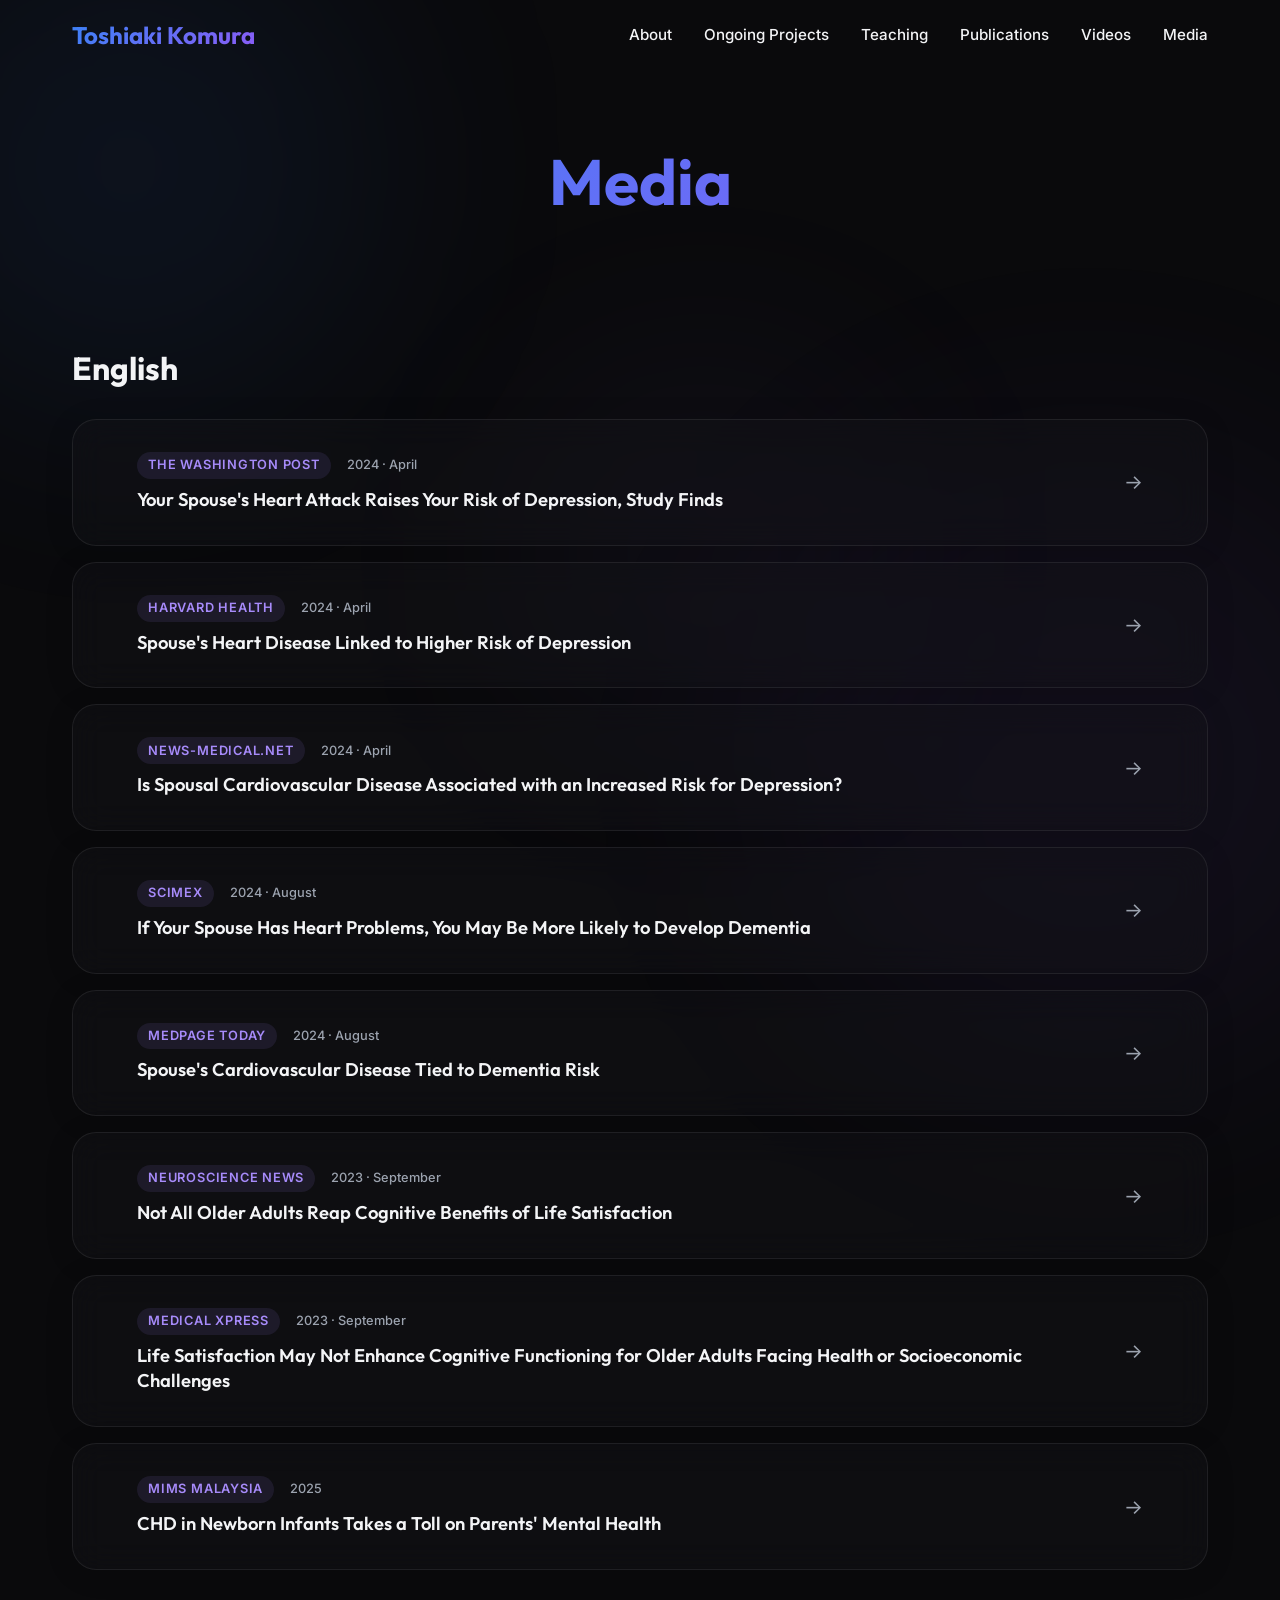
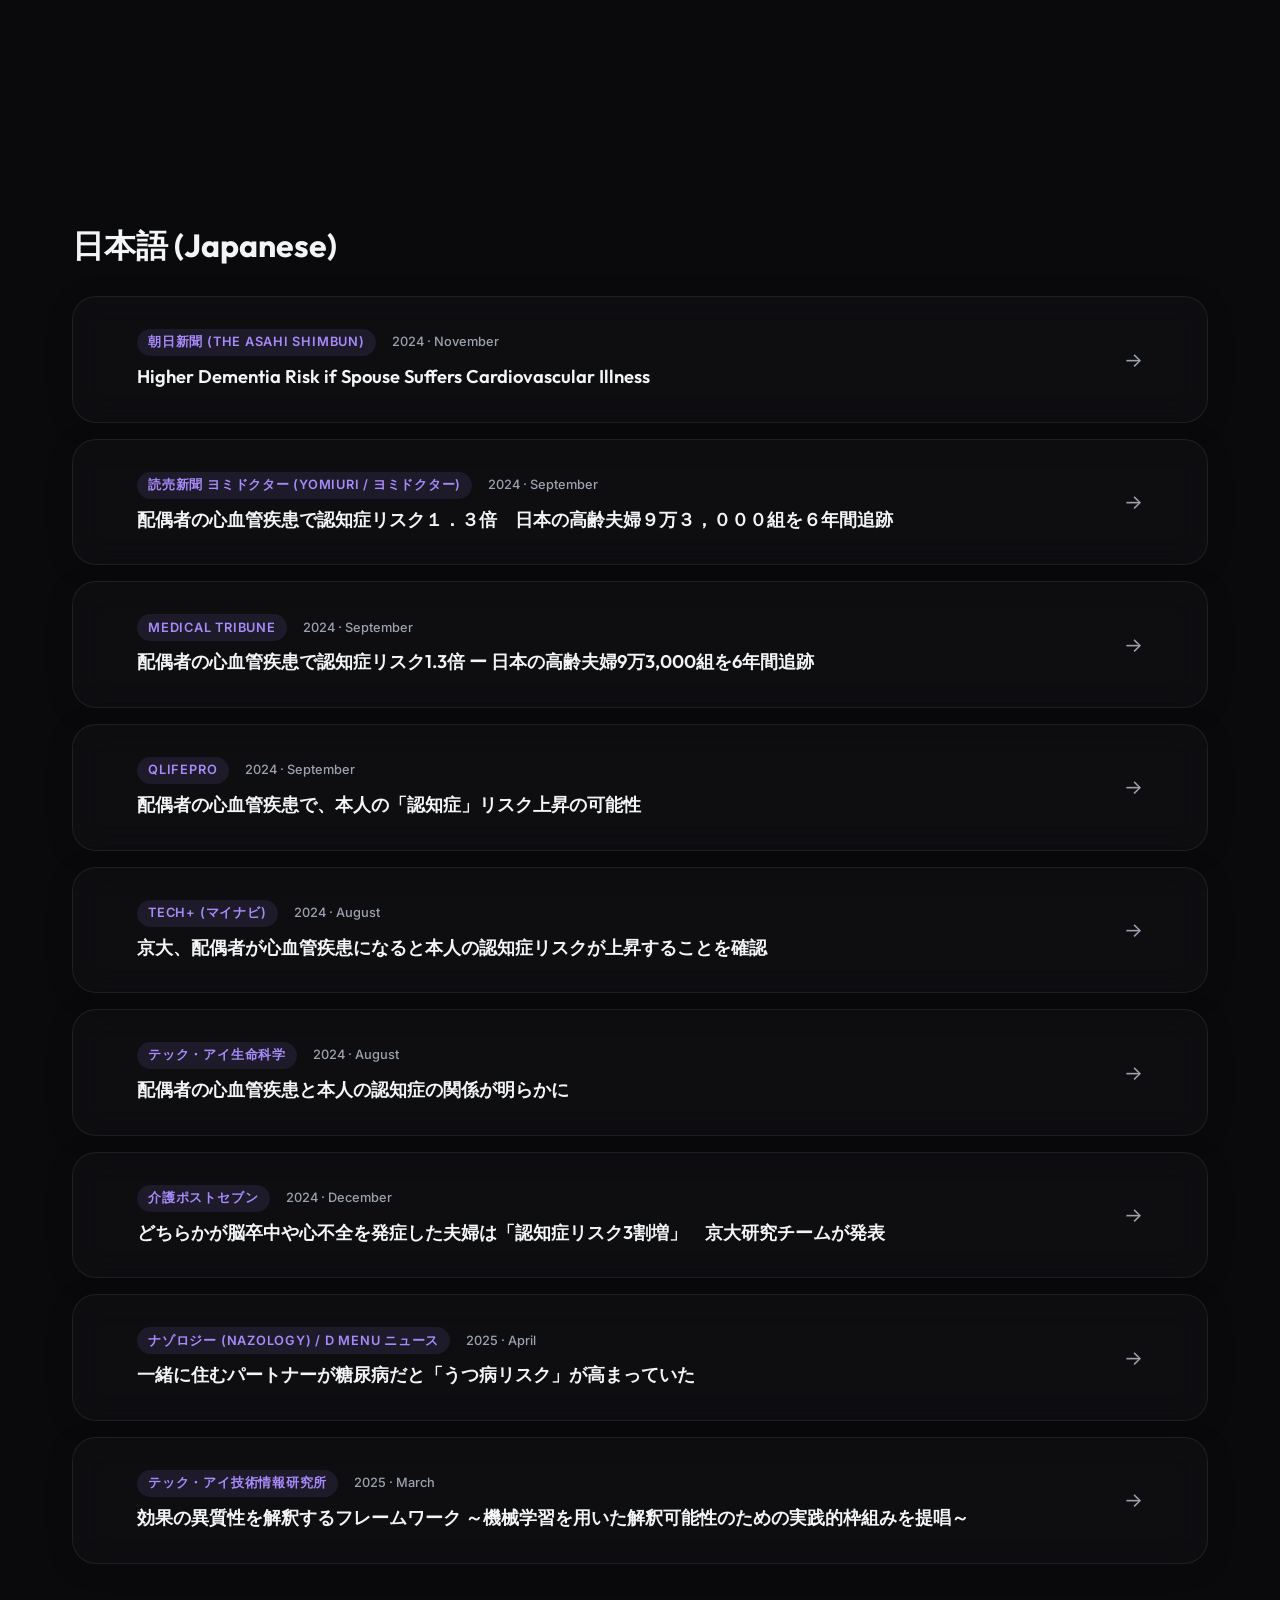
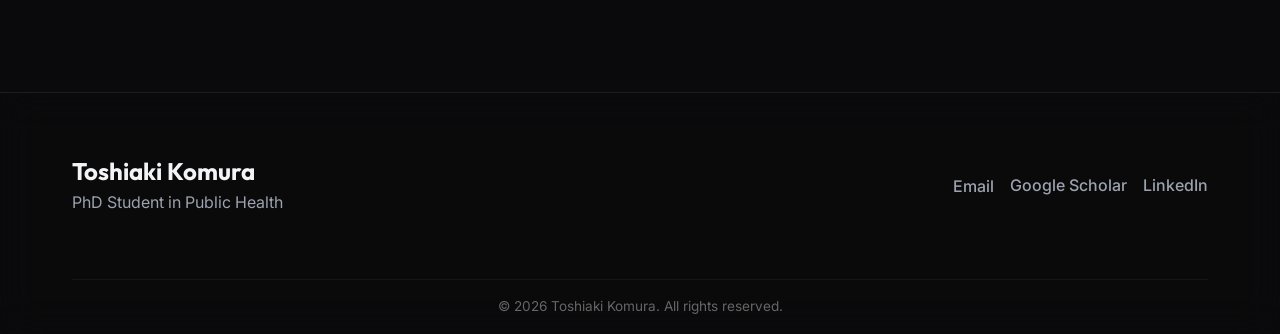
==== media.html @ fc2777ed "Initial commit: personal website with pages for publications, videos, and media" ====
<!DOCTYPE html>
<html lang="en">

<head>
    <meta charset="UTF-8">
    <meta name="viewport" content="width=device-width, initial-scale=1.0">
    <title>Media | Toshiaki Komura</title>
    <meta name="description"
        content="Media coverage and press articles about Toshiaki Komura's research on family dynamics, health, and causal inference.">
    <!-- Google Fonts -->
    <link rel="preconnect" href="https://fonts.googleapis.com">
    <link rel="preconnect" href="https://fonts.gstatic.com" crossorigin>
    <link
        href="https://fonts.googleapis.com/css2?family=Inter:wght@300;400;500;600;700&family=Outfit:wght@300;400;500;700&display=swap"
        rel="stylesheet">
    <link rel="stylesheet" href="style.css">
</head>

<body>
    <!-- Background Elements -->
    <div class="bg-shape shape-1"></div>
    <div class="bg-shape shape-2"></div>
    <div class="bg-shape shape-3"></div>

    <nav class="navbar" id="navbar">
        <div class="nav-container">
            <a href="index.html" class="logo">Toshiaki Komura</a>
            <div class="hamburger">
                <span class="bar"></span>
                <span class="bar"></span>
                <span class="bar"></span>
            </div>
            <ul class="nav-menu">
                <li class="nav-item"><a href="index.html#about" class="nav-link">About</a></li>
                <li class="nav-item"><a href="index.html#projects" class="nav-link">Ongoing Projects</a></li>
                <li class="nav-item"><a href="index.html#teaching" class="nav-link">Teaching</a></li>
                <li class="nav-item"><a href="publications.html" class="nav-link">Publications</a></li>
                <li class="nav-item"><a href="videos.html" class="nav-link">Videos</a></li>
                <li class="nav-item"><a href="media.html" class="nav-link">Media</a></li>
            </ul>
        </div>
    </nav>

    <main>
        <!-- Page Header -->
        <section class="page-header section-scroll">
            <div class="container">
                <h1 class="section-title fade-in">Media</h1>
            </div>
        </section>

        <!-- English Media Section -->
        <section id="english-media" class="section-scroll">
            <div class="container">
                <h2 class="section-subtitle fade-in">English</h2>
                <div class="media-list">

                    <a href="https://www.washingtonpost.com/wellness/2024/04/20/spouse-heart-attack-stroke-depression/"
                        class="media-item glass-card hover-bg fade-in-up" style="--delay: 0.1s" target="_blank"
                        rel="noopener noreferrer">
                        <div class="media-item-content">
                            <div class="media-meta">
                                <span class="media-source">The Washington Post</span>
                                <span class="media-date">2024 · April</span>
                            </div>
                            <h3>Your Spouse's Heart Attack Raises Your Risk of Depression, Study Finds</h3>
                        </div>
                        <span class="media-arrow">→</span>
                    </a>

                    <a href="https://www.health.harvard.edu/heart-health/spouses-heart-disease-linked-to-higher-risk-of-depression"
                        class="media-item glass-card hover-bg fade-in-up" style="--delay: 0.15s" target="_blank"
                        rel="noopener noreferrer">
                        <div class="media-item-content">
                            <div class="media-meta">
                                <span class="media-source">Harvard Health</span>
                                <span class="media-date">2024 · April</span>
                            </div>
                            <h3>Spouse's Heart Disease Linked to Higher Risk of Depression</h3>
                        </div>
                        <span class="media-arrow">→</span>
                    </a>

                    <a href="https://www.news-medical.net/news/20240416/Is-spousal-cardiovascular-disease-associated-with-an-increased-risk-for-depression.aspx"
                        class="media-item glass-card hover-bg fade-in-up" style="--delay: 0.2s" target="_blank"
                        rel="noopener noreferrer">
                        <div class="media-item-content">
                            <div class="media-meta">
                                <span class="media-source">News-Medical.net</span>
                                <span class="media-date">2024 · April</span>
                            </div>
                            <h3>Is Spousal Cardiovascular Disease Associated with an Increased Risk for Depression?</h3>
                        </div>
                        <span class="media-arrow">→</span>
                    </a>

                    <a href="https://www.scimex.org/newsfeed/spouses-of-people-with-heart-problems-may-be-at-a-higher-risk-of-dementia"
                        class="media-item glass-card hover-bg fade-in-up" style="--delay: 0.25s" target="_blank"
                        rel="noopener noreferrer">
                        <div class="media-item-content">
                            <div class="media-meta">
                                <span class="media-source">Scimex</span>
                                <span class="media-date">2024 · August</span>
                            </div>
                            <h3>If Your Spouse Has Heart Problems, You May Be More Likely to Develop Dementia</h3>
                        </div>
                        <span class="media-arrow">→</span>
                    </a>

                    <a href="https://www.medpagetoday.com/geriatrics/dementia/111668"
                        class="media-item glass-card hover-bg fade-in-up" style="--delay: 0.3s" target="_blank"
                        rel="noopener noreferrer">
                        <div class="media-item-content">
                            <div class="media-meta">
                                <span class="media-source">MedPage Today</span>
                                <span class="media-date">2024 · August</span>
                            </div>
                            <h3>Spouse's Cardiovascular Disease Tied to Dementia Risk</h3>
                        </div>
                        <span class="media-arrow">→</span>
                    </a>

                    <a href="https://neurosciencenews.com/aging-cognition-life-satisfaction-23992/"
                        class="media-item glass-card hover-bg fade-in-up" style="--delay: 0.35s" target="_blank"
                        rel="noopener noreferrer">
                        <div class="media-item-content">
                            <div class="media-meta">
                                <span class="media-source">Neuroscience News</span>
                                <span class="media-date">2023 · September</span>
                            </div>
                            <h3>Not All Older Adults Reap Cognitive Benefits of Life Satisfaction</h3>
                        </div>
                        <span class="media-arrow">→</span>
                    </a>

                    <a href="https://medicalxpress.com/news/2023-09-life-satisfaction-cognitive-functioning-older.html"
                        class="media-item glass-card hover-bg fade-in-up" style="--delay: 0.4s" target="_blank"
                        rel="noopener noreferrer">
                        <div class="media-item-content">
                            <div class="media-meta">
                                <span class="media-source">Medical Xpress</span>
                                <span class="media-date">2023 · September</span>
                            </div>
                            <h3>Life Satisfaction May Not Enhance Cognitive Functioning for Older Adults Facing Health
                                or Socioeconomic Challenges</h3>
                        </div>
                        <span class="media-arrow">→</span>
                    </a>

                    <a href="https://www.mims.com/malaysia/news-updates/topic/chd-in-newborn-infants-takes-a-toll-on-parents--mental-health"
                        class="media-item glass-card hover-bg fade-in-up" style="--delay: 0.45s" target="_blank"
                        rel="noopener noreferrer">
                        <div class="media-item-content">
                            <div class="media-meta">
                                <span class="media-source">MIMS Malaysia</span>
                                <span class="media-date">2025</span>
                            </div>
                            <h3>CHD in Newborn Infants Takes a Toll on Parents' Mental Health</h3>
                        </div>
                        <span class="media-arrow">→</span>
                    </a>

                </div>
            </div>
        </section>

        <!-- Japanese Media Section -->
        <section id="japanese-media" class="section-scroll">
            <div class="container">
                <h2 class="section-subtitle fade-in">日本語 (Japanese)</h2>
                <div class="media-list">

                    <a href="https://www.asahi.com/ajw/articles/15492803"
                        class="media-item glass-card hover-bg fade-in-up" style="--delay: 0.1s" target="_blank"
                        rel="noopener noreferrer">
                        <div class="media-item-content">
                            <div class="media-meta">
                                <span class="media-source">朝日新聞 (The Asahi Shimbun)</span>
                                <span class="media-date">2024 · November</span>
                            </div>
                            <h3>Higher Dementia Risk if Spouse Suffers Cardiovascular Illness</h3>
                        </div>
                        <span class="media-arrow">→</span>
                    </a>

                    <a href="https://www.yomiuri.co.jp/yomidr/article/20240917-OYTET50025/20240917-oytet50025_02-l/"
                        class="media-item glass-card hover-bg fade-in-up" style="--delay: 0.2s" target="_blank"
                        rel="noopener noreferrer">
                        <div class="media-item-content">
                            <div class="media-meta">
                                <span class="media-source">読売新聞 ヨミドクター (Yomiuri / ヨミドクター)</span>
                                <span class="media-date">2024 · September</span>
                            </div>
                            <h3>配偶者の心血管疾患で認知症リスク１．３倍　日本の高齢夫婦９万３，０００組を６年間追跡</h3>
                        </div>
                        <span class="media-arrow">→</span>
                    </a>

                    <a href="https://medical-tribune.co.jp/news/articles/?blogid=7&entryid=564284"
                        class="media-item glass-card hover-bg fade-in-up" style="--delay: 0.25s" target="_blank"
                        rel="noopener noreferrer">
                        <div class="media-item-content">
                            <div class="media-meta">
                                <span class="media-source">Medical Tribune</span>
                                <span class="media-date">2024 · September</span>
                            </div>
                            <h3>配偶者の心血管疾患で認知症リスク1.3倍 ー 日本の高齢夫婦9万3,000組を6年間追跡</h3>
                        </div>
                        <span class="media-arrow">→</span>
                    </a>

                    <a href="https://www.qlifepro.com/news/20240902/cvd-3.html"
                        class="media-item glass-card hover-bg fade-in-up" style="--delay: 0.3s" target="_blank"
                        rel="noopener noreferrer">
                        <div class="media-item-content">
                            <div class="media-meta">
                                <span class="media-source">QLifePro</span>
                                <span class="media-date">2024 · September</span>
                            </div>
                            <h3>配偶者の心血管疾患で、本人の「認知症」リスク上昇の可能性</h3>
                        </div>
                        <span class="media-arrow">→</span>
                    </a>

                    <a href="https://news.mynavi.jp/techplus/article/20240828-3014166/"
                        class="media-item glass-card hover-bg fade-in-up" style="--delay: 0.35s" target="_blank"
                        rel="noopener noreferrer">
                        <div class="media-item-content">
                            <div class="media-meta">
                                <span class="media-source">TECH+ (マイナビ)</span>
                                <span class="media-date">2024 · August</span>
                            </div>
                            <h3>京大、配偶者が心血管疾患になると本人の認知症リスクが上昇することを確認</h3>
                        </div>
                        <span class="media-arrow">→</span>
                    </a>

                    <a href="https://medibio.tiisys.com/131926/" class="media-item glass-card hover-bg fade-in-up"
                        style="--delay: 0.4s" target="_blank" rel="noopener noreferrer">
                        <div class="media-item-content">
                            <div class="media-meta">
                                <span class="media-source">テック・アイ生命科学</span>
                                <span class="media-date">2024 · August</span>
                            </div>
                            <h3>配偶者の心血管疾患と本人の認知症の関係が明らかに</h3>
                        </div>
                        <span class="media-arrow">→</span>
                    </a>

                    <a href="https://kaigo-postseven.com/175960" class="media-item glass-card hover-bg fade-in-up"
                        style="--delay: 0.45s" target="_blank" rel="noopener noreferrer">
                        <div class="media-item-content">
                            <div class="media-meta">
                                <span class="media-source">介護ポストセブン</span>
                                <span class="media-date">2024 · December</span>
                            </div>
                            <h3>どちらかが脳卒中や心不全を発症した夫婦は「認知症リスク3割増」　京大研究チームが発表</h3>
                        </div>
                        <span class="media-arrow">→</span>
                    </a>

                    <a href="https://topics.smt.docomo.ne.jp/article/nazology/world/nazology-176176?redirect=1"
                        class="media-item glass-card hover-bg fade-in-up" style="--delay: 0.5s" target="_blank"
                        rel="noopener noreferrer">
                        <div class="media-item-content">
                            <div class="media-meta">
                                <span class="media-source">ナゾロジー (Nazology) / d menu ニュース</span>
                                <span class="media-date">2025 · April</span>
                            </div>
                            <h3>一緒に住むパートナーが糖尿病だと「うつ病リスク」が高まっていた</h3>
                        </div>
                        <span class="media-arrow">→</span>
                    </a>

                    <a href="https://tiisys.com/blog/2025/03/11/post-162695/"
                        class="media-item glass-card hover-bg fade-in-up" style="--delay: 0.6s" target="_blank"
                        rel="noopener noreferrer">
                        <div class="media-item-content">
                            <div class="media-meta">
                                <span class="media-source">テック・アイ技術情報研究所</span>
                                <span class="media-date">2025 · March</span>
                            </div>
                            <h3>効果の異質性を解釈するフレームワーク ～機械学習を用いた解釈可能性のための実践的枠組みを提唱～</h3>
                        </div>
                        <span class="media-arrow">→</span>
                    </a>

                </div>
            </div>
        </section>
    </main>

    <footer class="glass-footer">
        <div class="container">
            <div class="footer-content">
                <div class="footer-logo">
                    <h2>Toshiaki Komura</h2>
                    <p>PhD Student in Public Health</p>
                </div>
                <div class="footer-contact">
                    <button type="button" class="social-link copy-email-btn" data-email="tkomura@g.harvard.edu"
                        id="copy-email-btn-footer">
                        Email
                        <span class="copy-tooltip" id="copy-tooltip-footer">Copied!</span>
                    </button>
                    <a href="https://scholar.google.com/citations?user=W1CnPakAAAAJ&hl=en" class="social-link"
                        target="_blank" rel="noopener noreferrer">Google Scholar</a>
                    <a href="https://www.linkedin.com/in/toshiaki-komura-0060483b5/" class="social-link" target="_blank"
                        rel="noopener noreferrer">LinkedIn</a>
                </div>
            </div>
            <div class="footer-bottom">
                <p>&copy; <span id="year"></span> Toshiaki Komura. All rights reserved.</p>
            </div>
        </div>
    </footer>

    <script src="script.js"></script>
</body>

</html>
---- style.css ----
/* =========================================
   Design System & Tokens
   ========================================= */
:root {
    /* Color Palette - Premium Dark Mode */
    --bg-base: #0a0a0c;
    --bg-surface: rgba(20, 20, 25, 0.4);
    --bg-surface-hover: rgba(30, 30, 38, 0.6);
    --border-glass: rgba(255, 255, 255, 0.08);
    --border-glass-strong: rgba(255, 255, 255, 0.15);

    --text-main: #f3f4f6;
    --text-muted: #9ca3af;
    --text-accent: #60a5fa;
    --text-accent-secondary: #a78bfa;

    --gradient-primary: linear-gradient(135deg, #3b82f6, #8b5cf6);
    --gradient-glow: rgba(139, 92, 246, 0.5);

    /* Typography */
    --font-sans: 'Inter', -apple-system, BlinkMacSystemFont, sans-serif;
    --font-heading: 'Outfit', -apple-system, BlinkMacSystemFont, sans-serif;

    /* Spacing */
    --space-sm: 0.5rem;
    --space-md: 1rem;
    --space-lg: 2rem;
    --space-xl: 4rem;
    --space-2xl: 8rem;

    /* Transitions */
    --transition-fast: 0.2s ease;
    --transition-normal: 0.3s cubic-bezier(0.4, 0, 0.2, 1);
    --transition-slow: 0.6s cubic-bezier(0.22, 1, 0.36, 1);
}

/* =========================================
   Reset & Base Styles
   ========================================= */
* {
    margin: 0;
    padding: 0;
    box-sizing: border-box;
}

html {
    scroll-behavior: smooth;
}

body {
    font-family: var(--font-sans);
    background-color: var(--bg-base);
    color: var(--text-main);
    line-height: 1.6;
    overflow-x: hidden;
    position: relative;
}

a {
    color: var(--text-accent);
    text-decoration: none;
    transition: color var(--transition-fast);
}

a:hover {
    color: var(--text-accent-secondary);
}

ul {
    list-style: none;
}

h1,
h2,
h3,
h4 {
    font-family: var(--font-heading);
    line-height: 1.2;
    font-weight: 700;
}

.container {
    width: 100%;
    max-width: 1200px;
    margin: 0 auto;
    padding: 0 var(--space-lg);
}

/* =========================================
   Background Blob Elements
   ========================================= */
.bg-shape {
    position: fixed;
    border-radius: 50%;
    filter: blur(120px);
    z-index: -1;
    opacity: 0.5;
    animation: float 20s infinite ease-in-out alternate;
}

.shape-1 {
    width: 40vw;
    height: 40vw;
    background: rgba(59, 130, 246, 0.15);
    /* Blue */
    top: -10%;
    left: -10%;
}

.shape-2 {
    width: 50vw;
    height: 50vw;
    background: rgba(139, 92, 246, 0.12);
    /* Purple */
    bottom: -20%;
    right: -10%;
    animation-delay: -5s;
}

.shape-3 {
    width: 30vw;
    height: 30vw;
    background: rgba(167, 139, 250, 0.1);
    top: 40%;
    left: 40%;
    animation-delay: -10s;
}

@keyframes float {
    0% {
        transform: translate(0, 0) scale(1);
    }

    100% {
        transform: translate(50px, 50px) scale(1.1);
    }
}

/* =========================================
   Glassmorphism Utilities
   ========================================= */
.glass-card {
    background: var(--bg-surface);
    backdrop-filter: blur(16px);
    -webkit-backdrop-filter: blur(16px);
    border: 1px solid var(--border-glass);
    border-radius: 24px;
    padding: var(--space-xl);
    box-shadow: 0 4px 30px rgba(0, 0, 0, 0.1);
}

/* =========================================
   Navigation
   ========================================= */
.navbar {
    position: fixed;
    top: 0;
    width: 100%;
    z-index: 100;
    transition: background var(--transition-normal), padding var(--transition-normal);
    padding: var(--space-md) 0;
}

.navbar.scrolled {
    background: rgba(10, 10, 12, 0.8);
    backdrop-filter: blur(20px);
    -webkit-backdrop-filter: blur(20px);
    border-bottom: 1px solid var(--border-glass);
    padding: var(--space-sm) 0;
}

.nav-container {
    display: flex;
    justify-content: space-between;
    align-items: center;
    max-width: 1200px;
    margin: 0 auto;
    padding: 0 var(--space-lg);
}

.logo {
    font-family: var(--font-heading);
    font-size: 1.5rem;
    font-weight: 700;
    color: var(--text-main);
    background: var(--gradient-primary);
    -webkit-background-clip: text;
    background-clip: text;
    -webkit-text-fill-color: transparent;
}

.nav-menu {
    display: flex;
    gap: var(--space-lg);
}

.nav-link {
    color: var(--text-main);
    font-weight: 500;
    font-size: 0.95rem;
    position: relative;
    padding-bottom: 4px;
}

.nav-link::after {
    content: '';
    position: absolute;
    bottom: 0;
    left: 0;
    width: 0;
    height: 2px;
    background: var(--gradient-primary);
    transition: width var(--transition-fast);
}

.nav-link:hover::after {
    width: 100%;
}

.hamburger {
    display: none;
    cursor: pointer;
}

.bar {
    display: block;
    width: 25px;
    height: 3px;
    margin: 5px auto;
    -webkit-transition: all 0.3s ease-in-out;
    transition: all 0.3s ease-in-out;
    background-color: var(--text-main);
    border-radius: 3px;
}

/* =========================================
   Buttons
   ========================================= */
.btn {
    display: inline-block;
    padding: 0.875rem 2rem;
    border-radius: 50px;
    font-weight: 600;
    font-size: 1rem;
    cursor: pointer;
    transition: all var(--transition-normal);
    text-align: center;
}

.btn-primary {
    background: var(--gradient-primary);
    color: white;
    border: none;
    box-shadow: 0 4px 15px var(--gradient-glow);
}

.btn-primary:hover {
    transform: translateY(-2px);
    box-shadow: 0 8px 25px var(--gradient-glow);
    color: white;
}

.btn-secondary {
    background: transparent;
    color: var(--text-main);
    border: 1px solid var(--border-glass-strong);
    backdrop-filter: blur(10px);
}

.btn-secondary:hover {
    background: var(--bg-surface-hover);
    border-color: var(--text-accent);
    color: white;
}

/* =========================================
   Sections General
   ========================================= */
section {
    padding: var(--space-2xl) 0;
    min-height: 80vh;
    display: flex;
    align-items: center;
}

.section-title {
    font-size: 3rem;
    margin-bottom: var(--space-xl);
    text-align: center;
    background: var(--gradient-primary);
    -webkit-background-clip: text;
    background-clip: text;
    -webkit-text-fill-color: transparent;
    opacity: 0;
}

/* Page Header (for sub-pages) */
.page-header {
    min-height: auto;
    padding-top: calc(5rem + var(--space-xl));
    padding-bottom: 0;
}

.page-header .section-title {
    font-size: clamp(2.5rem, 6vw, 4rem);
    margin-bottom: 0;
}

.section-subtitle {
    font-size: 2rem;
    margin-bottom: var(--space-lg);
    color: var(--text-main);
    font-family: var(--font-heading);
    font-weight: 700;
    opacity: 0;
}

/* =========================================
   Hero Section
   ========================================= */
.hero {
    min-height: 100vh;
    padding-top: 5rem;
}

.hero-text {
    max-width: 800px;
}

.greeting {
    font-size: 1.25rem;
    color: var(--text-accent);
    margin-bottom: var(--space-sm);
    font-weight: 500;
}

.name {
    font-size: clamp(3rem, 8vw, 6rem);
    letter-spacing: -0.02em;
    margin-bottom: var(--space-sm);
    color: white;
}

.title {
    font-size: clamp(1.5rem, 4vw, 2.5rem);
    color: var(--text-muted);
    font-weight: 400;
    margin-bottom: var(--space-lg);
}

.description {
    font-size: 1.25rem;
    max-width: 600px;
    margin-bottom: var(--space-xl);
    color: var(--text-muted);
}

.description strong {
    color: var(--text-main);
    font-weight: 500;
}

.hero-cta {
    display: flex;
    gap: var(--space-md);
    flex-wrap: wrap;
}

/* =========================================
   About Section
   ========================================= */
.about-grid {
    display: grid;
    grid-template-columns: 3fr 2fr;
    gap: var(--space-xl);
    align-items: center;
}

.about-text p {
    font-size: 1.1rem;
    color: var(--text-muted);
    margin-bottom: var(--space-md);
}

/* Education Timeline */
.about-education {
    display: flex;
    flex-direction: column;
}

.education-heading {
    font-size: 1.3rem;
    color: var(--text-main);
    margin-bottom: var(--space-lg);
    padding-bottom: 0.5rem;
    border-bottom: 1px solid var(--border-glass);
}

.education-timeline {
    display: flex;
    flex-direction: column;
    gap: var(--space-md);
    position: relative;
    padding-left: 0.5rem;
}

.education-item {
    display: flex;
    align-items: flex-start;
    gap: var(--space-md);
    padding: var(--space-md);
    border-radius: 16px;
    border: 1px solid var(--border-glass);
    background: rgba(255, 255, 255, 0.03);
    transition: background var(--transition-normal), border-color var(--transition-normal);
}

.education-item:hover {
    background: rgba(96, 165, 250, 0.05);
    border-color: var(--border-glass-strong);
}

.edu-icon {
    font-size: 1.5rem;
    flex-shrink: 0;
    margin-top: 0.15rem;
}

.edu-details h4 {
    font-size: 1.05rem;
    color: var(--text-main);
    margin-bottom: 0.2rem;
}

.edu-degree {
    font-size: 0.9rem;
    color: var(--text-muted);
    margin-bottom: 0.3rem;
}

.edu-year {
    font-size: 0.8rem;
    color: var(--text-accent);
    font-weight: 600;
}

/* About Section - Social Links */
.about-links {
    display: flex;
    gap: var(--space-md);
    flex-wrap: wrap;
    margin-top: var(--space-lg);
}

.about-link-item {
    display: inline-flex;
    align-items: center;
    gap: 0.5rem;
    padding: 0.625rem 1.25rem;
    border-radius: 50px;
    background: rgba(255, 255, 255, 0.04);
    border: 1px solid var(--border-glass);
    color: var(--text-muted);
    font-size: 0.95rem;
    font-weight: 500;
    transition: all var(--transition-normal);
}

.about-link-item:hover {
    background: rgba(96, 165, 250, 0.1);
    border-color: var(--text-accent);
    color: var(--text-accent);
    transform: translateY(-2px);
}

.about-link-icon {
    font-size: 1.1rem;
}

/* Copy Email Button */
.copy-email-btn {
    cursor: pointer;
    font-family: var(--font-sans);
    position: relative;
}

.copy-tooltip {
    position: absolute;
    bottom: calc(100% + 8px);
    left: 50%;
    transform: translateX(-50%) translateY(4px);
    background: var(--gradient-primary);
    color: white;
    padding: 0.35rem 0.85rem;
    border-radius: 8px;
    font-size: 0.8rem;
    font-weight: 600;
    white-space: nowrap;
    opacity: 0;
    pointer-events: none;
    transition: opacity 0.25s ease, transform 0.25s ease;
}

.copy-tooltip::after {
    content: '';
    position: absolute;
    top: 100%;
    left: 50%;
    transform: translateX(-50%);
    border: 5px solid transparent;
    border-top-color: #6d5cdb;
}

.copy-tooltip.show {
    opacity: 1;
    transform: translateX(-50%) translateY(0);
}

/* =========================================
   Grid Layout for Projects & Teaching
   ========================================= */
.grid-container {
    display: grid;
    grid-template-columns: repeat(auto-fit, minmax(350px, 1fr));
    gap: var(--space-lg);
}

/* =========================================
   Cards and Interactivity
   ========================================= */
.hover-lift {
    transition: transform var(--transition-normal), border-color var(--transition-normal);
}

.hover-lift:hover {
    transform: translateY(-8px);
    border-color: var(--text-accent-secondary);
}

.project-card,
.teaching-card {
    display: flex;
    flex-direction: column;
    justify-content: space-between;
    height: 100%;
    padding: var(--space-lg);
}

.badge {
    text-transform: uppercase;
    font-size: 0.75rem;
    letter-spacing: 0.1em;
    color: var(--text-accent);
    font-weight: 700;
    margin-bottom: 0.5rem;
    display: inline-block;
}

.project-header h3,
.teaching-card h3 {
    font-size: 1.5rem;
    margin-bottom: 1rem;
}

.project-card p,
.teaching-card p {
    color: var(--text-muted);
    margin-bottom: 1.5rem;
    flex-grow: 1;
}

.tag-list {
    display: flex;
    flex-wrap: wrap;
    gap: 0.5rem;
}

.tag {
    background: rgba(96, 165, 250, 0.1);
    color: var(--text-accent);
    padding: 0.25rem 0.75rem;
    border-radius: 20px;
    font-size: 0.8rem;
    font-weight: 500;
}

.teaching-icon {
    font-size: 3rem;
    margin-bottom: 1rem;
}

.role {
    color: var(--text-accent-secondary) !important;
    font-weight: 500;
    font-size: 0.95rem;
}

/* Teaching Course List */
.teaching-list {
    list-style: none;
    padding: 0;
    margin: 0;
    display: flex;
    flex-direction: column;
    gap: 0.6rem;
}

.teaching-list li {
    color: var(--text-muted);
    font-size: 0.95rem;
    padding: 0.5rem 0.75rem;
    border-radius: 10px;
    border: 1px solid transparent;
    transition: background var(--transition-fast), border-color var(--transition-fast);
    position: relative;
    padding-left: 1.5rem;
}

.teaching-list li::before {
    content: '';
    position: absolute;
    left: 0.5rem;
    top: 50%;
    transform: translateY(-50%);
    width: 6px;
    height: 6px;
    border-radius: 50%;
    background: var(--gradient-primary);
}

.teaching-list li:hover {
    background: rgba(96, 165, 250, 0.05);
    border-color: var(--border-glass);
}

.teaching-list li .tag {
    margin-left: 0.5rem;
    vertical-align: middle;
    font-size: 0.7rem;
}

/* =========================================
   Publications
   ========================================= */
.publication-list {
    display: flex;
    flex-direction: column;
    gap: var(--space-md);
}

.publication-item {
    transition: background var(--transition-normal);
}

.hover-bg:hover {
    background: var(--bg-surface-hover);
}

.publication-item h3 {
    font-size: 1.25rem;
    margin-bottom: 0.5rem;
}

.pub-link {
    color: var(--text-main);
}

.pub-link:hover {
    color: var(--text-accent);
}

.pub-authors {
    color: var(--text-muted);
    font-size: 0.95rem;
    margin-bottom: 0.25rem;
}

.pub-authors strong {
    color: var(--text-accent-secondary);
}

.pub-journal {
    color: #888;
    font-size: 0.9rem;
}

/* =========================================
   Media Coverage
   ========================================= */
.media-list {
    display: flex;
    flex-direction: column;
    gap: var(--space-md);
}

.media-item {
    display: flex;
    align-items: center;
    justify-content: space-between;
    gap: var(--space-lg);
    padding: var(--space-lg) var(--space-xl);
    text-decoration: none;
    color: inherit;
    transition: background var(--transition-normal), border-color var(--transition-normal), transform var(--transition-normal);
}

.media-item:hover {
    border-color: var(--border-glass-strong);
    transform: translateX(6px);
}

.media-item:hover h3 {
    color: var(--text-accent);
}

.media-item-content {
    flex: 1;
    min-width: 0;
}

.media-meta {
    display: flex;
    align-items: center;
    gap: var(--space-md);
    margin-bottom: 0.5rem;
    flex-wrap: wrap;
}

.media-source {
    font-size: 0.8rem;
    font-weight: 600;
    text-transform: uppercase;
    letter-spacing: 0.06em;
    color: var(--text-accent-secondary);
    background: rgba(167, 139, 250, 0.1);
    padding: 0.2rem 0.7rem;
    border-radius: 20px;
}

.media-date {
    font-size: 0.8rem;
    color: var(--text-muted);
    font-weight: 500;
}

.media-item h3 {
    font-size: 1.15rem;
    font-weight: 600;
    line-height: 1.4;
    color: var(--text-main);
    transition: color var(--transition-fast);
}

.media-arrow {
    font-size: 1.25rem;
    color: var(--text-muted);
    transition: color var(--transition-fast), transform var(--transition-fast);
    flex-shrink: 0;
}

.media-item:hover .media-arrow {
    color: var(--text-accent);
    transform: translateX(4px);
}

/* =========================================
   Video Gallery
   ========================================= */
.video-gallery {
    display: flex;
    flex-direction: column;
    gap: var(--space-xl);
}

.video-card {
    overflow: hidden;
}

.video-wrapper {
    position: relative;
    width: 100%;
    aspect-ratio: 16 / 9;
    border-radius: 16px 16px 0 0;
    overflow: hidden;
    background: #000;
}

.video-wrapper video {
    width: 100%;
    height: 100%;
    object-fit: contain;
    border-radius: 16px 16px 0 0;
}

.video-info {
    padding: var(--space-lg);
}

.video-info h3 {
    font-size: 1.4rem;
    color: var(--text-main);
    margin-bottom: var(--space-sm);
    font-family: var(--font-heading);
}

.video-description {
    color: var(--text-muted);
    font-size: 0.95rem;
    line-height: 1.7;
    margin-bottom: var(--space-md);
}

.video-tags {
    display: flex;
    flex-wrap: wrap;
    gap: 0.5rem;
}

/* =========================================
   Footer
   ========================================= */
.glass-footer {
    border-top: 1px solid var(--border-glass);
    background: rgba(10, 10, 12, 0.6);
    backdrop-filter: blur(20px);
    -webkit-backdrop-filter: blur(20px);
    padding: var(--space-xl) 0 var(--space-md);
}

.footer-content {
    display: flex;
    justify-content: space-between;
    align-items: center;
    flex-wrap: wrap;
    gap: var(--space-lg);
    margin-bottom: var(--space-xl);
}

.footer-logo h2 {
    font-size: 1.5rem;
    margin-bottom: 0.25rem;
}

.footer-logo p {
    color: var(--text-muted);
}

.footer-contact {
    display: flex;
    gap: var(--space-md);
    flex-wrap: wrap;
}

.social-link {
    color: var(--text-muted);
    font-weight: 500;
}

button.social-link {
    background: none;
    border: none;
    font-family: var(--font-sans);
    font-size: inherit;
    cursor: pointer;
    padding: 0;
    position: relative;
}

.social-link:hover {
    color: var(--text-main);
}

.footer-bottom {
    text-align: center;
    color: #666;
    font-size: 0.85rem;
    border-top: 1px solid rgba(255, 255, 255, 0.05);
    padding-top: var(--space-md);
}

/* =========================================
   Animations & Intersection Observer Classes
   ========================================= */
.fade-in {
    opacity: 0;
    transform: translateY(0);
    transition: opacity var(--transition-slow);
}

.fade-in-up {
    opacity: 0;
    transform: translateY(30px);
    transition: opacity var(--transition-slow), transform var(--transition-slow);
}

.is-visible {
    opacity: 1 !important;
    transform: translateY(0) !important;
}

/* Handles staggered animations utilizing inline custom property --delay */
.fade-in-up.is-visible {
    transition-delay: var(--delay, 0s);
}

/* =========================================
   Responsive Design
   ========================================= */
@media (max-width: 900px) {
    .about-grid {
        grid-template-columns: 1fr;
    }
}

@media (max-width: 768px) {

    /* --- Navigation --- */
    .hamburger {
        display: block;
    }

    .hamburger.active .bar:nth-child(2) {
        opacity: 0;
    }

    .hamburger.active .bar:nth-child(1) {
        transform: translateY(8px) rotate(45deg);
    }

    .hamburger.active .bar:nth-child(3) {
        transform: translateY(-8px) rotate(-45deg);
    }

    .nav-menu {
        position: fixed;
        left: -100%;
        top: 70px;
        flex-direction: column;
        background: rgba(10, 10, 12, 0.95);
        backdrop-filter: blur(20px);
        width: 100%;
        text-align: center;
        transition: 0.3s;
        padding: var(--space-lg) 0;
        box-shadow: 0 10px 27px rgba(0, 0, 0, 0.05);
        border-bottom: 1px solid var(--border-glass);
    }

    .nav-menu.active {
        left: 0;
    }

    .nav-item {
        margin: 1rem 0;
    }

    /* --- General Section --- */
    section {
        min-height: auto;
        padding: var(--space-xl) 0;
    }

    .section-title {
        font-size: 2rem;
        margin-bottom: var(--space-lg);
    }

    .glass-card {
        padding: var(--space-lg);
        border-radius: 18px;
    }

    .container {
        padding: 0 var(--space-md);
    }

    /* --- Hero --- */
    .hero {
        min-height: 90vh;
        padding-top: 5rem;
    }

    .hero-text {
        text-align: center;
        margin: 0 auto;
    }

    .hero-cta {
        justify-content: center;
        flex-direction: column;
        align-items: center;
    }

    .hero-cta .btn {
        width: 100%;
        max-width: 280px;
    }

    .description {
        font-size: 1.05rem;
    }

    /* --- About --- */
    .about-text p {
        font-size: 1rem;
    }

    .about-links {
        flex-direction: column;
        align-items: stretch;
    }

    .about-link-item {
        justify-content: center;
    }

    .education-heading {
        font-size: 1.15rem;
        margin-bottom: var(--space-md);
    }

    .education-item {
        padding: 0.75rem;
    }

    .edu-details h4 {
        font-size: 0.95rem;
    }

    .edu-degree {
        font-size: 0.85rem;
    }

    /* --- Projects & Teaching Grid --- */
    .grid-container {
        grid-template-columns: 1fr;
    }

    .project-card,
    .teaching-card {
        padding: var(--space-md);
    }

    .project-header h3,
    .teaching-card h3 {
        font-size: 1.25rem;
    }

    /* --- Media Coverage --- */
    .media-item {
        padding: var(--space-md);
        gap: var(--space-md);
    }

    .media-item h3 {
        font-size: 1rem;
    }

    .media-source {
        font-size: 0.7rem;
    }

    .media-arrow {
        display: none;
    }

    /* --- Publications --- */
    .publication-item {
        padding: var(--space-md);
    }

    .publication-item h3 {
        font-size: 1.05rem;
    }

    .pub-authors {
        font-size: 0.85rem;
    }

    .pub-journal {
        font-size: 0.8rem;
    }

    /* --- Footer --- */
    .footer-content {
        flex-direction: column;
        text-align: center;
    }

    .footer-contact {
        justify-content: center;
        gap: var(--space-lg);
    }

    .glass-footer {
        padding: var(--space-lg) 0 var(--space-md);
    }
}

/* Extra small devices */
@media (max-width: 400px) {
    .name {
        font-size: 2.5rem;
    }

    .title {
        font-size: 1.2rem;
    }

    .section-title {
        font-size: 1.75rem;
    }

    .glass-card {
        padding: var(--space-md);
        border-radius: 14px;
    }

    .about-link-item {
        padding: 0.5rem 1rem;
        font-size: 0.85rem;
    }
}
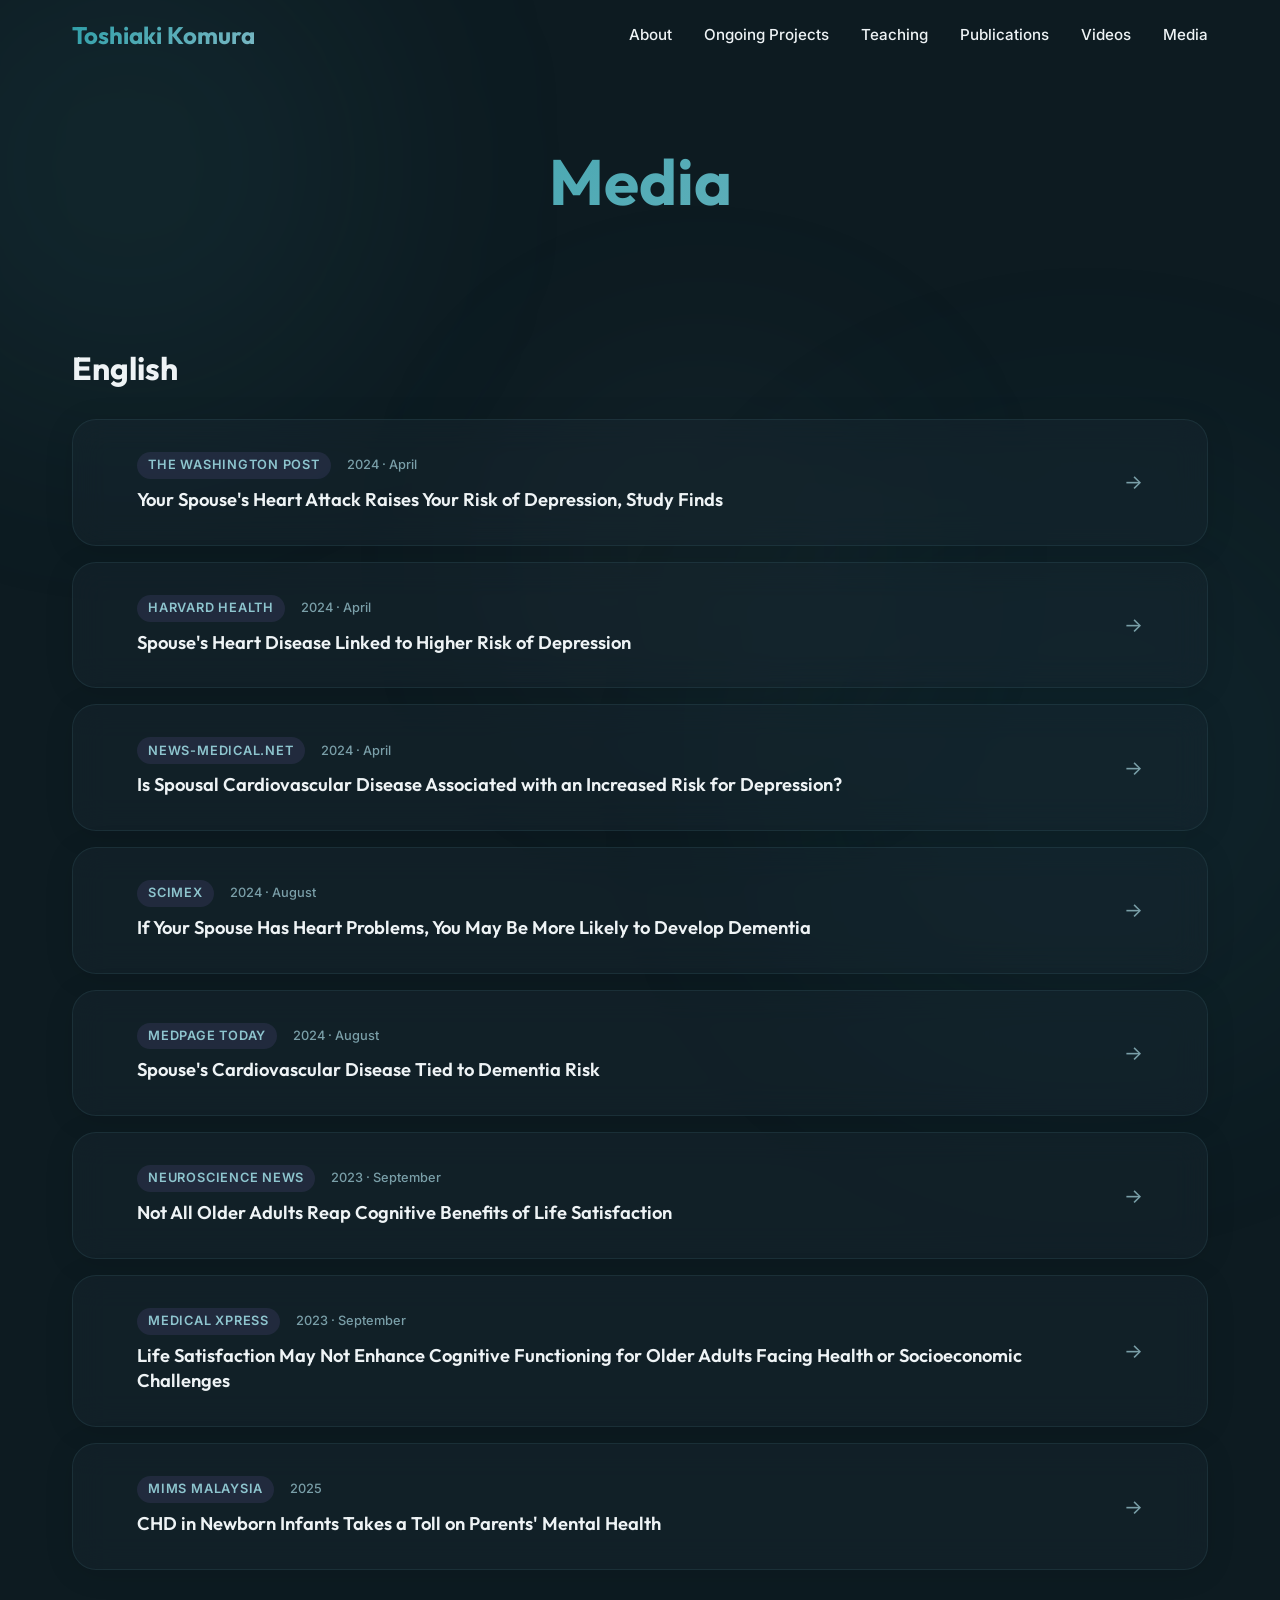
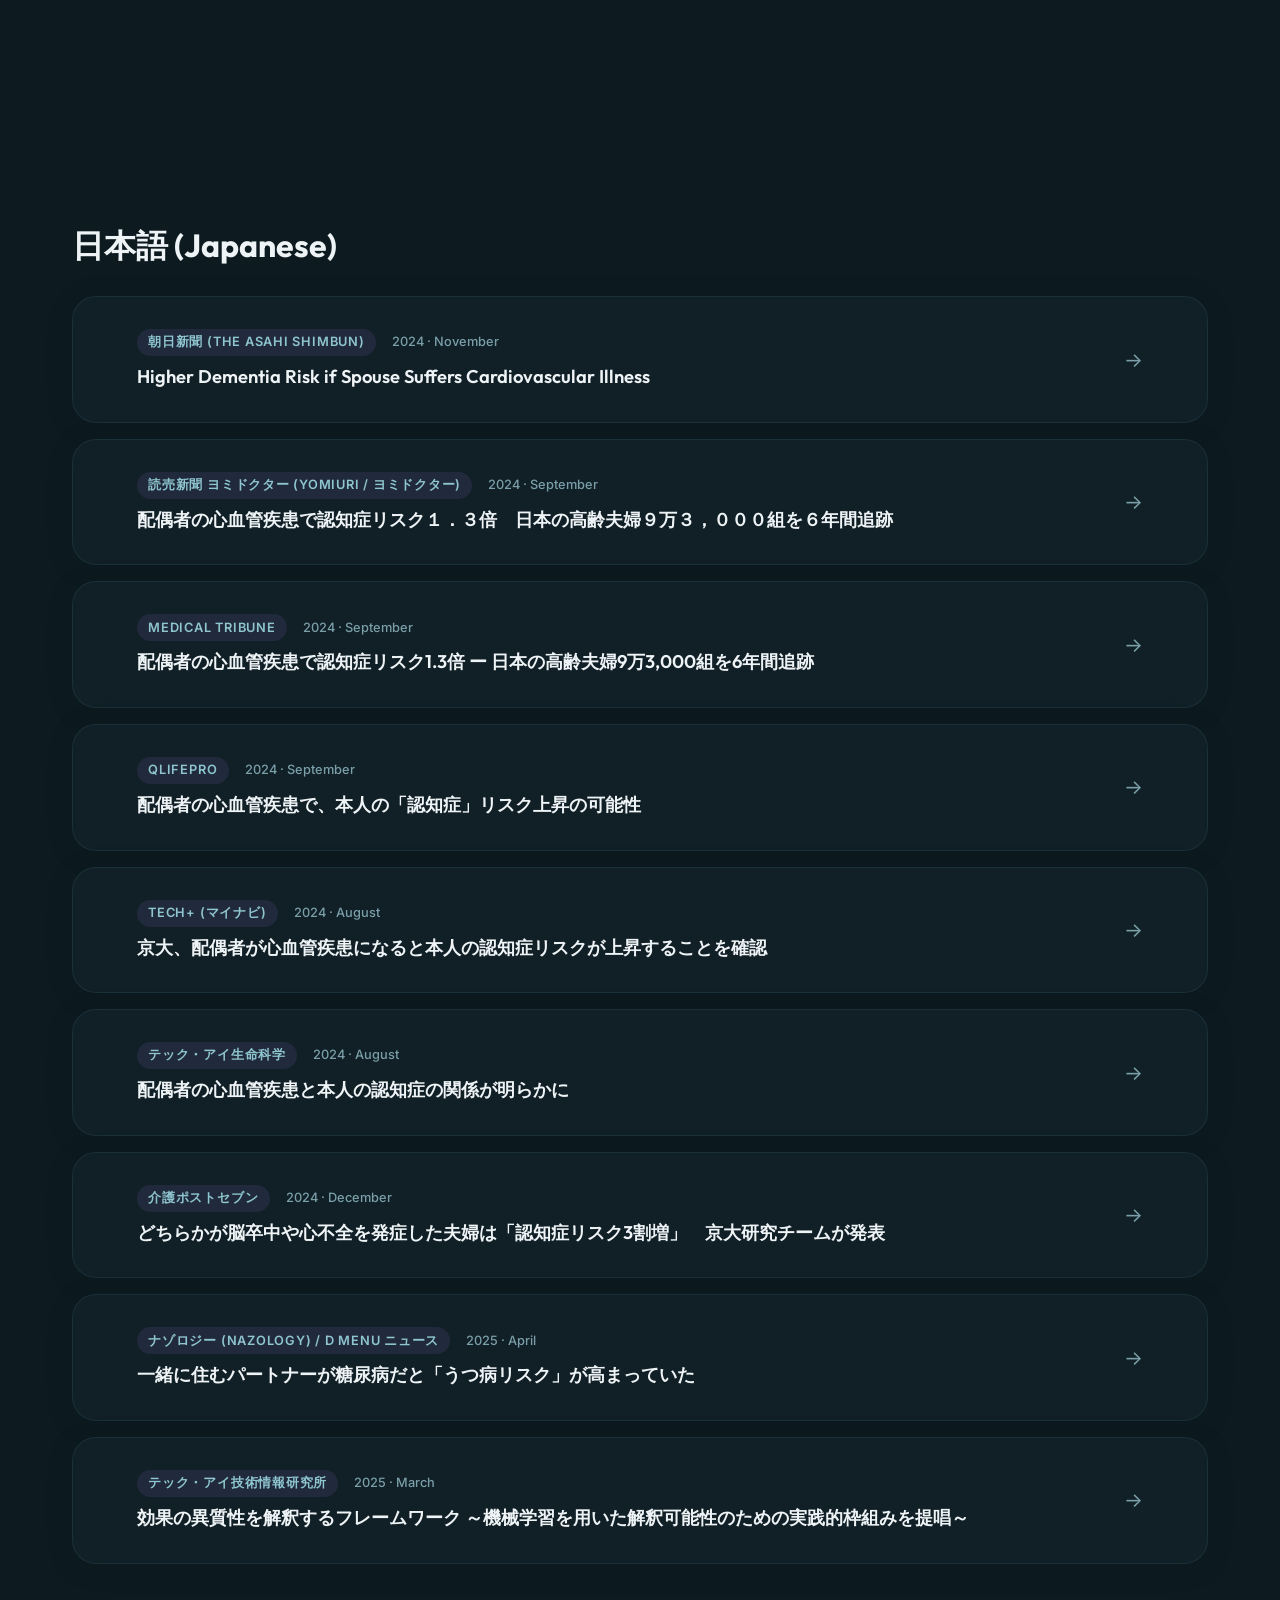
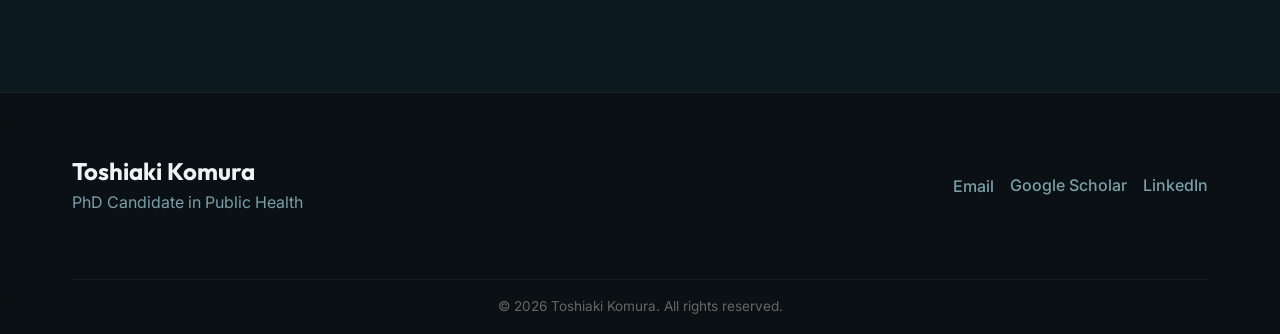
==== commit 1cf68533: "Update title to PhD Candidate and add BST 209 teaching listing Reflects current academic status acro" ====
--- a/media.html
+++ b/media.html
@@ -295,7 +295,7 @@
             <div class="footer-content">
                 <div class="footer-logo">
                     <h2>Toshiaki Komura</h2>
-                    <p>PhD Student in Public Health</p>
+                    <p>PhD Candidate in Public Health</p>
                 </div>
                 <div class="footer-contact">
                     <button type="button" class="social-link copy-email-btn" data-email="tkomura@g.harvard.edu"
--- a/style.css
+++ b/style.css
@@ -2,20 +2,20 @@
    Design System & Tokens
    ========================================= */
 :root {
-    /* Color Palette - Premium Dark Mode */
-    --bg-base: #0a0a0c;
-    --bg-surface: rgba(20, 20, 25, 0.4);
-    --bg-surface-hover: rgba(30, 30, 38, 0.6);
-    --border-glass: rgba(255, 255, 255, 0.08);
-    --border-glass-strong: rgba(255, 255, 255, 0.15);
-
-    --text-main: #f3f4f6;
-    --text-muted: #9ca3af;
-    --text-accent: #60a5fa;
-    --text-accent-secondary: #a78bfa;
-
-    --gradient-primary: linear-gradient(135deg, #3b82f6, #8b5cf6);
-    --gradient-glow: rgba(139, 92, 246, 0.5);
+    /* Color Palette - Morphous Alpine Lake Dark */
+    --bg-base: #0d1b21;
+    --bg-surface: rgba(26, 42, 50, 0.4);
+    --bg-surface-hover: rgba(35, 56, 67, 0.6);
+    --border-glass: rgba(100, 160, 172, 0.12);
+    --border-glass-strong: rgba(100, 160, 172, 0.22);
+
+    --text-main: #eef3f5;
+    --text-muted: #7a9fa8;
+    --text-accent: #4ab5c0;
+    --text-accent-secondary: #8ec5ce;
+
+    --gradient-primary: linear-gradient(135deg, #2e9fa8, #7ab8c4);
+    --gradient-glow: rgba(46, 159, 168, 0.4);
 
     /* Typography */
     --font-sans: 'Inter', -apple-system, BlinkMacSystemFont, sans-serif;
@@ -101,8 +101,8 @@
 .shape-1 {
     width: 40vw;
     height: 40vw;
-    background: rgba(59, 130, 246, 0.15);
-    /* Blue */
+    background: rgba(74, 181, 192, 0.15);
+    /* Alpine Teal */
     top: -10%;
     left: -10%;
 }
@@ -110,8 +110,8 @@
 .shape-2 {
     width: 50vw;
     height: 50vw;
-    background: rgba(139, 92, 246, 0.12);
-    /* Purple */
+    background: rgba(46, 159, 168, 0.12);
+    /* Lake Water */
     bottom: -20%;
     right: -10%;
     animation-delay: -5s;
@@ -120,7 +120,8 @@
 .shape-3 {
     width: 30vw;
     height: 30vw;
-    background: rgba(167, 139, 250, 0.1);
+    background: rgba(142, 197, 206, 0.1);
+    /* Glacier Blue */
     top: 40%;
     left: 40%;
     animation-delay: -10s;
@@ -774,6 +775,7 @@
 
 .video-card {
     overflow: hidden;
+    margin-bottom: var(--space-lg);
 }
 
 .video-wrapper {
@@ -814,6 +816,91 @@
     display: flex;
     flex-wrap: wrap;
     gap: 0.5rem;
+}
+
+/* Series header */
+.video-series-header {
+    margin-bottom: var(--space-lg);
+}
+
+.video-series-title {
+    font-size: 1.6rem;
+    font-family: var(--font-heading);
+    font-weight: 700;
+    color: var(--text-main);
+    margin-bottom: 0.6rem;
+    display: flex;
+    align-items: center;
+    gap: 0.75rem;
+}
+
+.video-series-title::before {
+    content: '';
+    display: inline-block;
+    width: 4px;
+    height: 1.5rem;
+    border-radius: 2px;
+    background: var(--gradient-primary);
+    flex-shrink: 0;
+}
+
+.video-series-desc {
+    color: var(--text-muted);
+    font-size: 0.95rem;
+    line-height: 1.7;
+    max-width: 780px;
+    padding-left: calc(4px + 0.75rem);
+}
+
+/* Part badge */
+.video-meta-row {
+    display: flex;
+    align-items: center;
+    justify-content: space-between;
+    flex-wrap: wrap;
+    gap: 0.5rem;
+    margin-bottom: 0.6rem;
+}
+
+.video-series-badge {
+    font-size: 0.75rem;
+    font-weight: 600;
+    text-transform: uppercase;
+    letter-spacing: 0.08em;
+    color: var(--text-accent-secondary);
+    background: rgba(167, 139, 250, 0.1);
+    border: 1px solid rgba(167, 139, 250, 0.2);
+    padding: 0.2rem 0.7rem;
+    border-radius: 20px;
+}
+
+/* 2-column grid for meta-learner cards */
+.video-grid {
+    display: grid;
+    grid-template-columns: repeat(2, 1fr);
+    gap: 1.5rem;
+}
+
+.video-card--compact {
+    margin-bottom: 0;
+}
+
+.video-card--compact .video-info {
+    padding: 1rem 1.25rem 1.25rem;
+}
+
+.video-card--compact .video-info h3 {
+    font-size: 1.15rem;
+}
+
+.video-card--compact .video-description {
+    font-size: 0.88rem;
+    line-height: 1.6;
+    display: -webkit-box;
+    -webkit-line-clamp: 3;
+    -webkit-box-orient: vertical;
+    overflow: hidden;
+    margin-bottom: 0.75rem;
 }
 
 /* =========================================
@@ -1064,6 +1151,15 @@
         display: none;
     }
 
+    /* --- Video Grid --- */
+    .video-grid {
+        grid-template-columns: 1fr;
+    }
+
+    .video-series-title {
+        font-size: 1.3rem;
+    }
+
     /* --- Publications --- */
     .publication-item {
         padding: var(--space-md);
